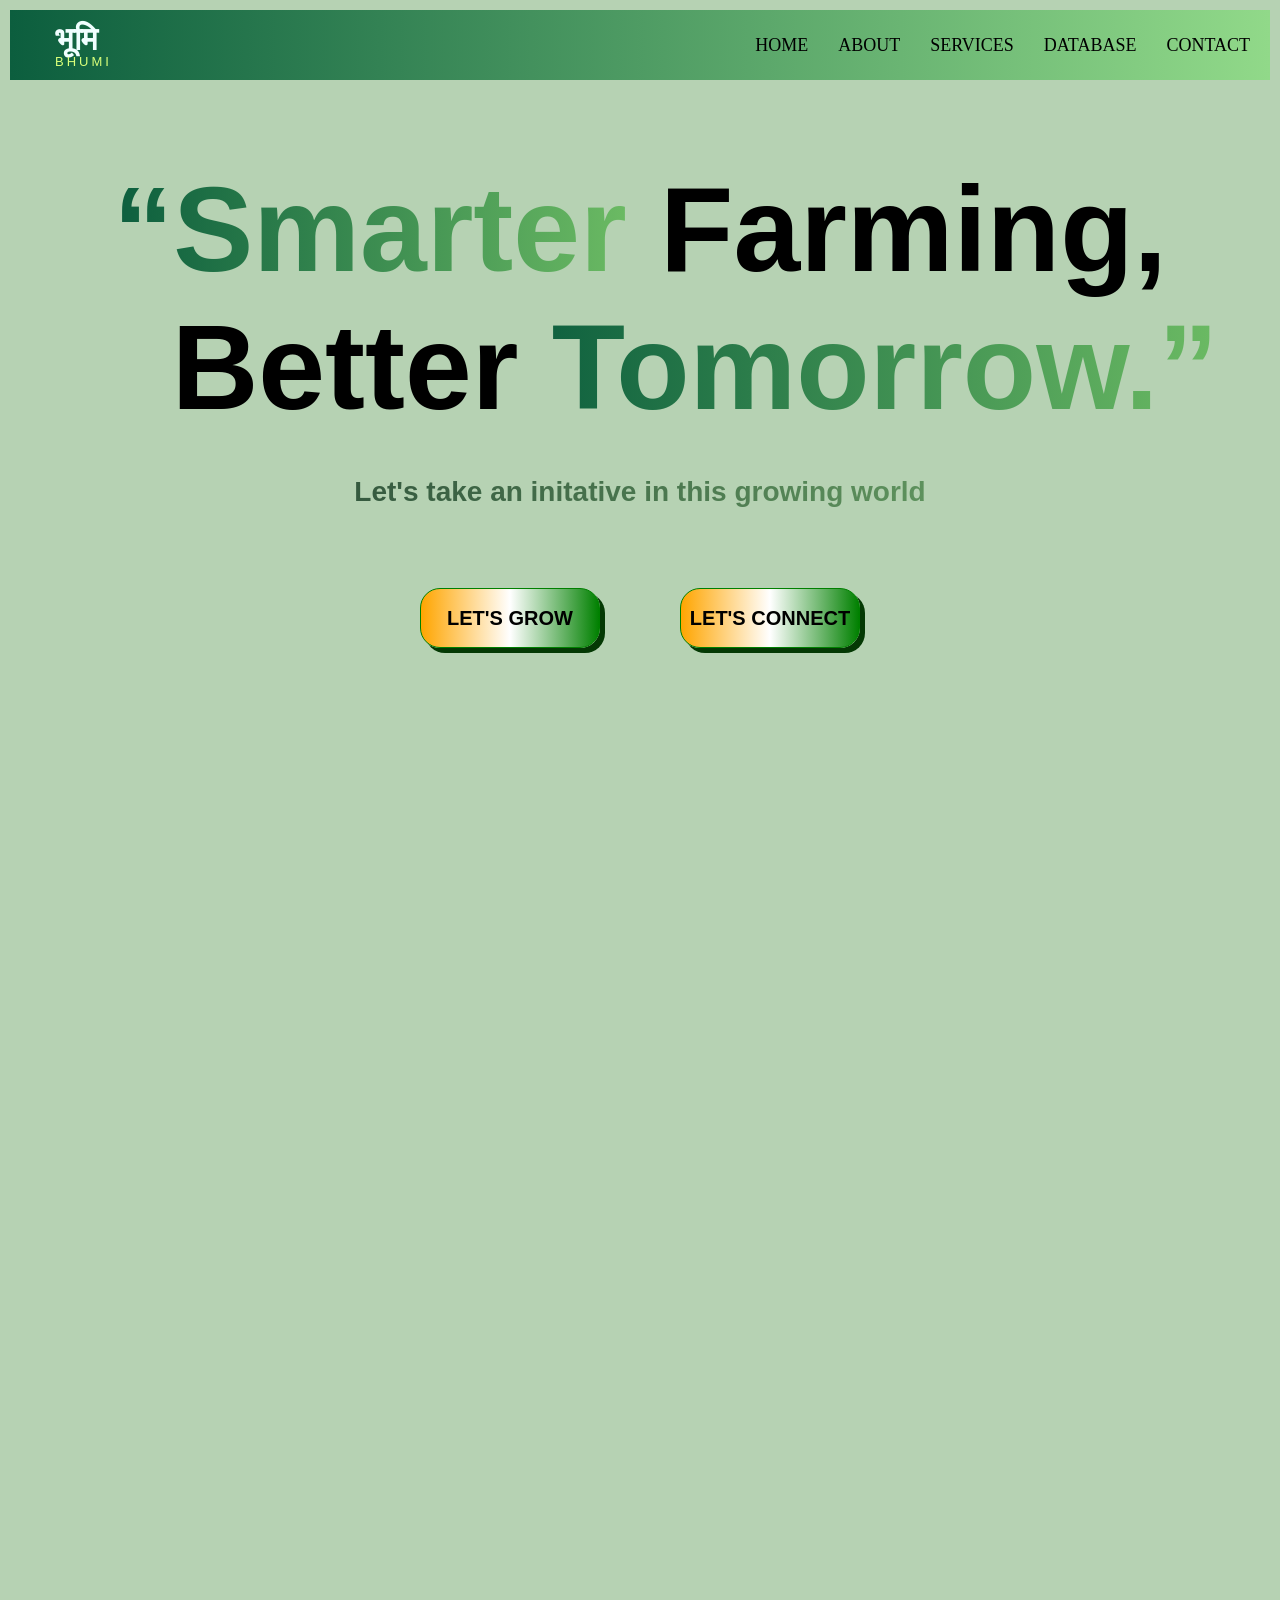
==== index.html @ 274b3af3 "Started bhumi frontend 2.0 Co-authored-by: Prakharrr-S12 <Prakharrr-S12@users.noreply.github.com>" ====
<!DOCTYPE html>
<html lang="en">
<head>
    <meta charset="UTF-8">
    <meta name="viewport" content="width=device-width, initial-scale=1.0">
    <title>Document</title>
    <link rel="stylesheet" href="style.css">
</head>
<body>

    <header>
        <nav>
            <div class="navbar">
                <div class="logo">
                    <span class="hindi">भूमि</span>
                    <span class="english">BHUMI</span>
                </div>
                <div class="nav-links">
                    <a href="index.html" class="nav-link">HOME</a>
                    <a href="about.html" class="nav-link">ABOUT</a>
                    <a href="services.html" class="nav-link">SERVICES</a>
                    <a href="cropdata.html" class="nav-link">DATABASE</a>
                    <a href="contact.html" class="nav-link">CONTACT</a>
                </div>
            </div>
        </nav>
    </header>

    <main>
        
        <div class="hero">

            <div class="hero-left">
                <h1><span class="taggy">“Smarter</span> Farming,<br><span class="bruhh">Better<span class="taggy"> Tomorrow.”</span></span></h1>

                <p>Let's take an initative in this growing world</p>

                <div class="homebtns">
                <button id="letsgrow" class="btns">LET'S GROW</button>
                <button id="connect" class="btns">LET'S CONNECT</button>
                </div>

            </div>
        </div>
        <section>
        </section>
    </main>
</body>
</html>
---- style.css ----
*{
    text-decoration: none;
    color : black;
    box-sizing: border-box;
    margin : 0;
    padding:0;
    font-family: 'Inter', sans-serif;
}

body {
    background-color: rgb(182, 210, 179) ;
    height : 1700px;
    padding : 90px 10px;
}

.navbar {
    position: fixed;
    top: 10px;            
    left: 10px;            
    width: calc(100% - 20px); 
    display: flex;
    background: linear-gradient(to right, rgb(12, 94, 62), rgb(145, 217, 137));
    justify-content: space-between;
    align-items: center;
    padding: 0 20px;
    height: 70px;
    margin: 0;  
}

.logo{
    display: flex;
    flex-direction: column;
    justify-content: center;
    line-height: 1;
    padding-left: 25px;
    cursor: pointer;
}

.logo .hindi{
    font-family: "Tiro Devanagari Hindi", serif;
    font-size: 32px;
    font-weight: 700;
    color: azure;

}

.logo .english{
    font-family: "Poppins", sans-serif;
    font-size: 13px;
    letter-spacing: 3px;
    color: #d9ff7a;
}

.nav-links {
    display : flex;
    gap : 30px
}

.nav-link {
    font-size: 18px;
    font-family: "Poppins";
}

.nav-link{
    color: black;
    font-weight : 535;
    position: relative;
    transition: 0.3s;
}

/* .nav-link:hover{
    color: #2466a0;
} */

.nav-link::after{
    content: "";
    position: absolute;
    left: 0;
    bottom: -6px;
    width: 0;
    height: 2px;
    background : linear-gradient(to right , orange , white ,green);
    transition: 0.7s;
}

.nav-link:hover::after{
    width: 100%;
}


.hero {
    margin-top : 70px;
}

.hero-left h1 {
    font-size : 120px;
    text-align : center;
}

.bruhh {
    margin-left : 110px;
}

.taggy {
    background: linear-gradient(to right, rgb(12, 94, 62), rgb(107, 186, 99));
    -webkit-background-clip: text;
    -webkit-text-fill-color: transparent;
}

.hero-left p {
    text-align : center;
    padding-top : 40px;
    font-size : 28px;
    background: linear-gradient(to right, rgb(29, 56, 45), rgb(118, 179, 111));
    -webkit-background-clip: text;
    -webkit-text-fill-color: transparent;
    font-weight: 600;
}

.homebtns {
    display : flex;
    justify-content : center;
    align-items : center;
    padding : 80px;
    gap : 80px;
}

.btns {
    height : 60px;
    width : 180px;
    border : none;

    font-weight : bolder;
    font-size : 20px;
    border-radius : 20px;

    background : linear-gradient(to right , orange , white ,green);
    border : 1px solid green;
    box-shadow: 5px 5px rgb(4, 57, 4);

    cursor : pointer;

    transition : 1s;
}

.btns:hover{
    transform : scale(1.05) translate(-5px,-5px);
    border : 3px solid green
}
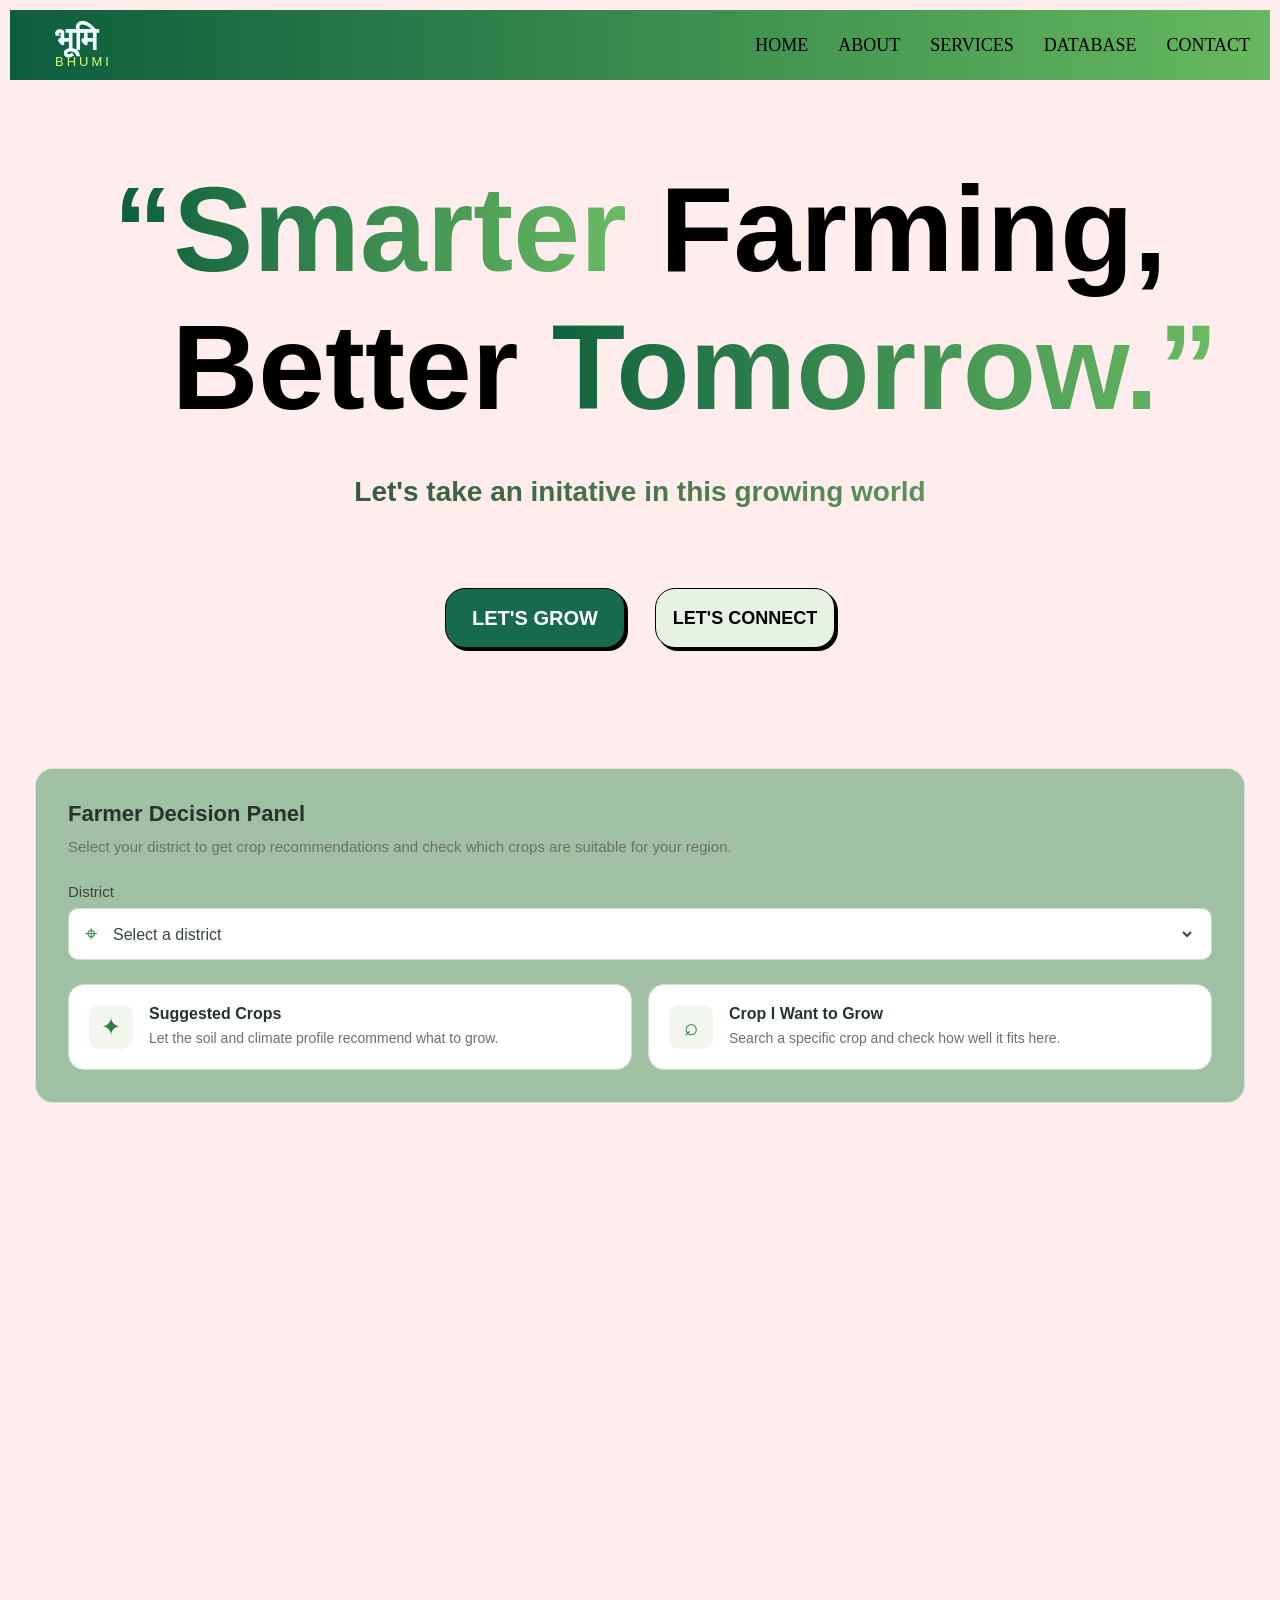
==== commit 18d03908: "made contact home and a bit abt section Co-authored-by: Prakharrr-S12 <Prakharrr-S12@users.noreply.g" ====
--- a/index.html
+++ b/index.html
@@ -37,13 +37,75 @@
 
                 <div class="homebtns">
                 <button id="letsgrow" class="btns">LET'S GROW</button>
-                <button id="connect" class="btns">LET'S CONNECT</button>
+                <button id="connect" class="btns" onclick="window.location.href='contact.html'">LET'S CONNECT</button>
                 </div>
 
             </div>
+
+            
         </div>
-        <section>
-        </section>
+        
+        <div class="farmer-decision">
+
+    <div class="decision-header">
+        <h2>Farmer Decision Panel</h2>
+        <p>
+            Select your district to get crop recommendations and check
+            which crops are suitable for your region.
+        </p>
+    </div>
+
+    <div class="district-section">
+
+        <label for="district">District</label>
+
+        <div class="district-input">
+            <span class="location-icon">⌖</span>
+
+            <select id="district">
+                <option value="" disabled selected>Select a district</option>
+                <option value="sangli">Sangli</option>
+                <option value="satara">Satara</option>
+                <option value="nashik">Nashik</option>
+            </select>
+        </div>
+
+    </div>
+
+    <div class="decision-options">
+
+        <div class="decision-card">
+
+            <div class="option-icon">✦</div>
+
+            <div class="option-content">
+                <h3>Suggested Crops</h3>
+                <p>
+                    Let the soil and climate profile recommend what to grow.
+                </p>
+            </div>
+
+        </div>
+
+
+        <div class="decision-card">
+
+            <div class="option-icon">⌕</div>
+
+            <div class="option-content">
+                <h3>Crop I Want to Grow</h3>
+                <p>
+                    Search a specific crop and check how well it fits here.
+                </p>
+            </div>
+
+        </div>
+
+    </div>
+
+</div>
+
+        </div>
     </main>
 </body>
 </html>
--- a/style.css
+++ b/style.css
@@ -8,7 +8,7 @@
 }
 
 body {
-    background-color: rgb(182, 210, 179) ;
+    background-color: rgb(255, 237, 237);
     height : 1700px;
     padding : 90px 10px;
 }
@@ -19,7 +19,7 @@
     left: 10px;            
     width: calc(100% - 20px); 
     display: flex;
-    background: linear-gradient(to right, rgb(12, 94, 62), rgb(145, 217, 137));
+    background: linear-gradient(to right, rgb(12, 94, 62), rgb(103, 184, 94));
     justify-content: space-between;
     align-items: center;
     padding: 0 20px;
@@ -79,7 +79,7 @@
     bottom: -6px;
     width: 0;
     height: 2px;
-    background : linear-gradient(to right , orange , white ,green);
+    background-color : yellow;
     transition: 0.7s;
 }
 
@@ -122,7 +122,7 @@
     justify-content : center;
     align-items : center;
     padding : 80px;
-    gap : 80px;
+    gap : 30px;
 }
 
 .btns {
@@ -134,16 +134,153 @@
     font-size : 20px;
     border-radius : 20px;
 
-    background : linear-gradient(to right , orange , white ,green);
-    border : 1px solid green;
-    box-shadow: 5px 5px rgb(4, 57, 4);
+    background-color : #176B4D;
+    color : white;
+    border : 1px solid black;
+
+    box-shadow : 3px 3px black;
 
     cursor : pointer;
 
-    transition : 1s;
+    transition : 0.3s;
+}
+
+#connect {
+    background-color : #E8F1E5;
+    color : black;
+
+    font-size : 18px;
 }
 
 .btns:hover{
     transform : scale(1.05) translate(-5px,-5px);
     border : 3px solid green
-}+}
+
+.farmer-decision {
+    width: calc(100% - 50px);
+    margin: 40px auto;
+    padding: 32px;
+    box-sizing: border-box;
+    background: #a0c0a4;
+    border: 1px solid #D6E4D0;
+    border-radius: 18px;
+}
+
+.decision-header h2 {
+    margin: 0 0 8px 0;
+    font-size: 22px;
+    font-weight: 600;
+    color: #26352A;
+}
+
+.decision-header p {
+    margin: 0;
+    font-size: 15px;
+    line-height: 1.6;
+    color: #667366;
+}
+
+.district-section {
+    margin-top: 24px;
+}
+
+.district-section label {
+    display: block;
+    margin-bottom: 8px;
+    font-size: 15px;
+    font-weight: 500;
+    color: #37483A;
+}
+
+.district-input {
+    height: 52px;
+    display: flex;
+    align-items: center;
+    gap: 12px;
+    padding: 0 16px;
+    box-sizing: border-box;
+    background: white;
+    border: 1px solid #C9DCC3;
+    border-radius: 10px;
+    transition: 0.2s ease;
+}
+
+.district-input:focus-within {
+    border-color: #2F7D46;
+    box-shadow: 0 0 0 3px rgba(47, 125, 70, 0.08);
+}
+
+.location-icon {
+    color: #2F7D46;
+    font-size: 22px;
+    flex-shrink: 0;
+}
+
+.district-input select {
+    width: 100%;
+    height: 100%;
+    border: none;
+    outline: none;
+    background: transparent;
+    font-size: 16px;
+    color: #37483A;
+    cursor: pointer;
+}
+
+.district-input select option {
+    color: #37483A;
+}
+
+.decision-options {
+    display: grid;
+    grid-template-columns: 1fr 1fr;
+    gap: 16px;
+    margin-top: 24px;
+}
+
+.decision-card {
+    display: flex;
+    align-items: center;
+    gap: 16px;
+    padding: 20px;
+    background: white;
+    border: 1px solid #D0DFCA;
+    border-radius: 16px;
+    cursor: pointer;
+    transition: 0.25s ease;
+}
+
+.decision-card:hover {
+    background: #DFEBDD;
+    border-color: #A8C59F;
+    transform: translateY(-2px);
+}
+
+.option-icon {
+    width: 44px;
+    height: 44px;
+    display: flex;
+    align-items: center;
+    justify-content: center;
+    flex-shrink: 0;
+    background: #F1F6EE;
+    color: #2F7D46;
+    border-radius: 10px;
+    font-size: 24px;
+}
+
+.option-content h3 {
+    margin: 0 0 5px 0;
+    font-size: 16px;
+    font-weight: 600;
+    color: #26352A;
+}
+
+.option-content p {
+    margin: 0;
+    font-size: 14px;
+    line-height: 1.5;
+    color: #667366;
+}
+
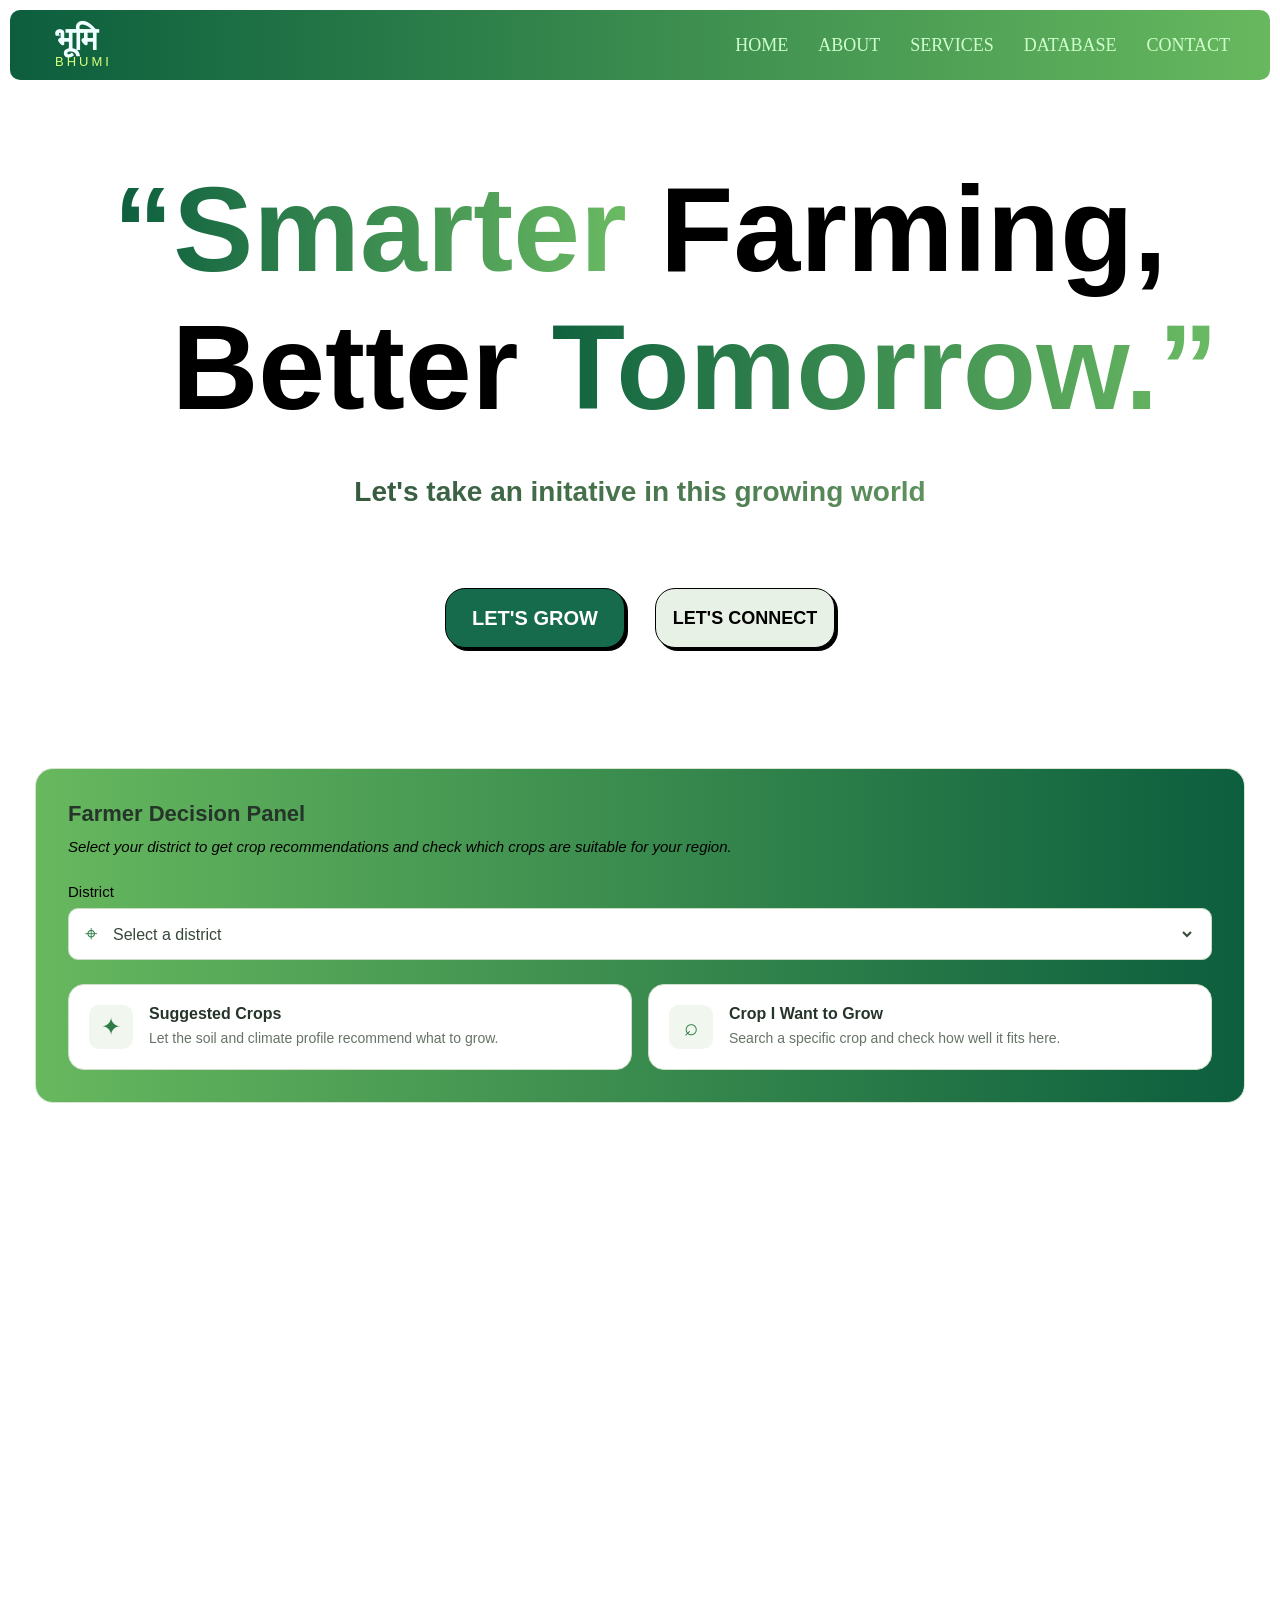
==== commit 26736c0c: "Made service about section Co-authored-by: Prakharrr-S12 <Prakharrr-S12@users.noreply.github.com>" ====
--- a/index.html
+++ b/index.html
@@ -3,7 +3,7 @@
 <head>
     <meta charset="UTF-8">
     <meta name="viewport" content="width=device-width, initial-scale=1.0">
-    <title>Document</title>
+    <title>BHUMI</title>
     <link rel="stylesheet" href="style.css">
 </head>
 <body>
@@ -107,5 +107,6 @@
 
         </div>
     </main>
+    <script src="script.js"></script>
 </body>
 </html>
--- a/style.css
+++ b/style.css
@@ -8,7 +8,7 @@
 }
 
 body {
-    background-color: rgb(255, 237, 237);
+    background-color: rgb(255, 255, 255);
     height : 1700px;
     padding : 90px 10px;
 }
@@ -25,6 +25,9 @@
     padding: 0 20px;
     height: 70px;
     margin: 0;  
+    z-index : 1000;
+    border-radius: 10px;
+    padding-right: 40px;
 }
 
 .logo{
@@ -58,19 +61,18 @@
 
 .nav-link {
     font-size: 18px;
-    font-family: "Poppins";
+    font-family: "impact";
+    color : rgb(207, 255, 205);
 }
 
 .nav-link{
-    color: black;
-    font-weight : 535;
     position: relative;
     transition: 0.3s;
 }
 
-/* .nav-link:hover{
-    color: #2466a0;
-} */
+ .nav-link:hover{
+    color: rgb(17, 72, 9);
+} 
 
 .nav-link::after{
     content: "";
@@ -162,7 +164,7 @@
     margin: 40px auto;
     padding: 32px;
     box-sizing: border-box;
-    background: #a0c0a4;
+    background: linear-gradient(to left, rgb(12, 94, 62), rgb(103, 184, 94));
     border: 1px solid #D6E4D0;
     border-radius: 18px;
 }
@@ -170,15 +172,18 @@
 .decision-header h2 {
     margin: 0 0 8px 0;
     font-size: 22px;
-    font-weight: 600;
+    font-weight: bolder;
     color: #26352A;
+    
 }
 
 .decision-header p {
     margin: 0;
     font-size: 15px;
     line-height: 1.6;
-    color: #667366;
+    color: black;
+    font-style: italic;
+    font-family:  Helvetica, sans-serif;
 }
 
 .district-section {
@@ -190,7 +195,7 @@
     margin-bottom: 8px;
     font-size: 15px;
     font-weight: 500;
-    color: #37483A;
+    color: black;
 }
 
 .district-input {
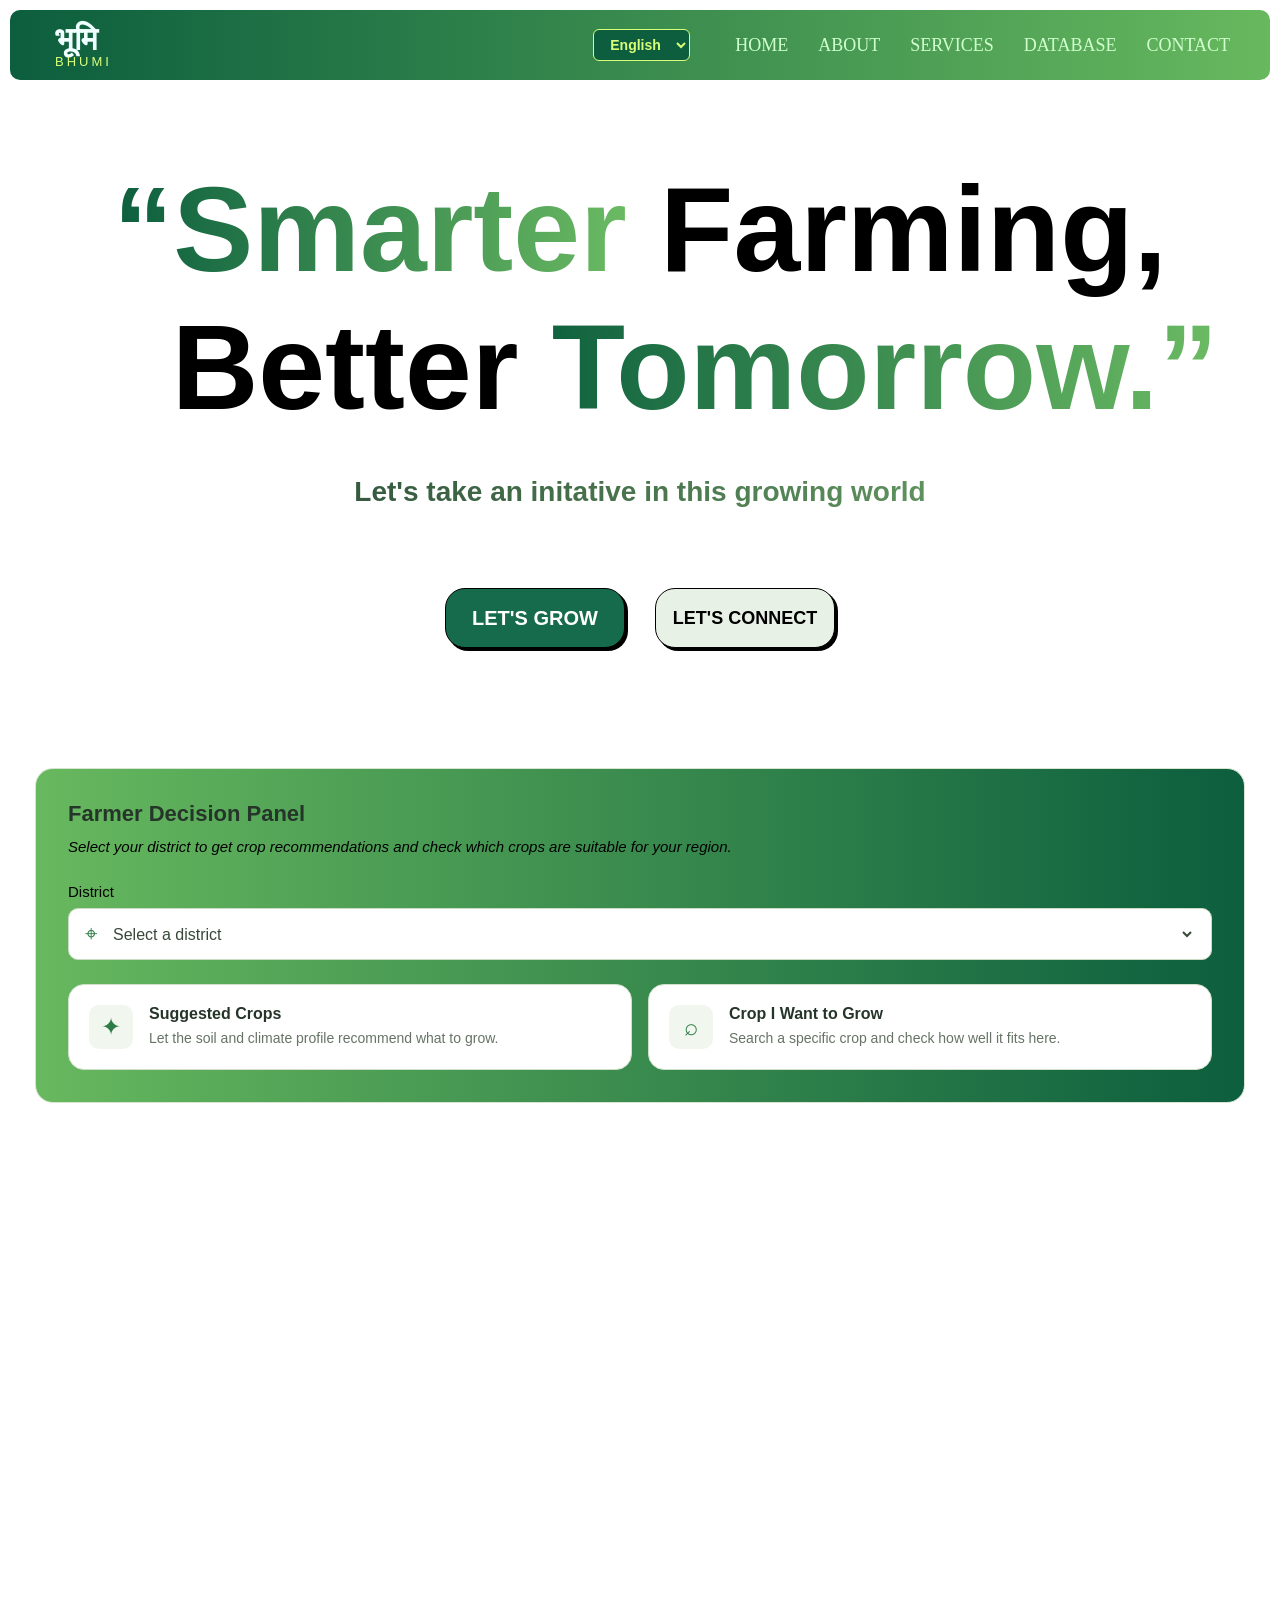
==== commit 7201b921: "feat: add backend API, database, and new frontend pages for smart crop recommendations" ====
--- a/index.html
+++ b/index.html
@@ -1,112 +1,182 @@
 <!DOCTYPE html>
 <html lang="en">
+
 <head>
     <meta charset="UTF-8">
     <meta name="viewport" content="width=device-width, initial-scale=1.0">
     <title>BHUMI</title>
     <link rel="stylesheet" href="style.css">
 </head>
+
 <body>
 
     <header>
         <nav>
             <div class="navbar">
-                <div class="logo">
+                <div class="logo notranslate" translate="no">
                     <span class="hindi">भूमि</span>
                     <span class="english">BHUMI</span>
                 </div>
-                <div class="nav-links">
+                <div class="nav-links" style="align-items: center;">
+                    <select class="custom-lang-selector" onchange="changeLanguage(this.value)">
+                        <option value="en">English</option>
+                        <option value="mr">Marathi</option>
+                    </select>
+                    <div id="google_translate_element" style="width:0;height:0;overflow:hidden;position:absolute;"></div>
                     <a href="index.html" class="nav-link">HOME</a>
-                    <a href="about.html" class="nav-link">ABOUT</a>
-                    <a href="services.html" class="nav-link">SERVICES</a>
-                    <a href="cropdata.html" class="nav-link">DATABASE</a>
-                    <a href="contact.html" class="nav-link">CONTACT</a>
+                    <a href="Pages/about.html" class="nav-link">ABOUT</a>
+                    <a href="Pages/services.html" class="nav-link">SERVICES</a>
+                    <a href="Pages/database.html" class="nav-link">DATABASE</a>
+                    <a href="Pages/contact.html" class="nav-link">CONTACT</a>
                 </div>
             </div>
         </nav>
     </header>
 
     <main>
-        
+
         <div class="hero">
 
             <div class="hero-left">
-                <h1><span class="taggy">“Smarter</span> Farming,<br><span class="bruhh">Better<span class="taggy"> Tomorrow.”</span></span></h1>
+                <h1><span class="taggy">“Smarter</span> Farming,<br><span class="bruhh">Better<span class="taggy">
+                            Tomorrow.”</span></span></h1>
 
                 <p>Let's take an initative in this growing world</p>
 
                 <div class="homebtns">
-                <button id="letsgrow" class="btns">LET'S GROW</button>
-                <button id="connect" class="btns" onclick="window.location.href='contact.html'">LET'S CONNECT</button>
+                    <button id="letsgrow" class="btns">LET'S GROW</button>
+                    <button id="connect" class="btns" onclick="window.location.href='Pages/contact.html'">LET'S
+                        CONNECT</button>
                 </div>
 
             </div>
 
-            
+
         </div>
-        
+
         <div class="farmer-decision">
 
-    <div class="decision-header">
-        <h2>Farmer Decision Panel</h2>
-        <p>
-            Select your district to get crop recommendations and check
-            which crops are suitable for your region.
-        </p>
-    </div>
-
-    <div class="district-section">
-
-        <label for="district">District</label>
-
-        <div class="district-input">
-            <span class="location-icon">⌖</span>
-
-            <select id="district">
-                <option value="" disabled selected>Select a district</option>
-                <option value="sangli">Sangli</option>
-                <option value="satara">Satara</option>
-                <option value="nashik">Nashik</option>
-            </select>
-        </div>
-
-    </div>
-
-    <div class="decision-options">
-
-        <div class="decision-card">
-
-            <div class="option-icon">✦</div>
-
-            <div class="option-content">
-                <h3>Suggested Crops</h3>
+            <div class="decision-header">
+                <h2>Farmer Decision Panel</h2>
                 <p>
-                    Let the soil and climate profile recommend what to grow.
+                    Select your district to get crop recommendations and check
+                    which crops are suitable for your region.
                 </p>
             </div>
 
-        </div>
+            <div class="district-section">
+
+                <label for="district">District</label>
+
+                <div class="district-input">
+                    <span class="location-icon">⌖</span>
+
+                    <select id="district">
+                        <option value="" disabled selected>Select a district</option>
+                        <option value="sangli">Sangli</option>
+                        <option value="satara">Satara</option>
+                        <option value="nashik">Nashik</option>
+                    </select>
+                </div>
+
+            </div>
+
+            <div class="decision-options">
+
+                <div class="decision-card" id="card-suggested" role="button" tabindex="0">
+
+                    <div class="option-icon">✦</div>
+
+                    <div class="option-content">
+                        <h3>Suggested Crops</h3>
+                        <p>
+                            Let the soil and climate profile recommend what to grow.
+                        </p>
+                    </div>
+
+                </div>
 
 
-        <div class="decision-card">
+                <div class="decision-card" id="card-crop-search" role="button" tabindex="0">
 
-            <div class="option-icon">⌕</div>
+                    <div class="option-icon">⌕</div>
 
-            <div class="option-content">
-                <h3>Crop I Want to Grow</h3>
-                <p>
-                    Search a specific crop and check how well it fits here.
-                </p>
+                    <div class="option-content">
+                        <h3>Crop I Want to Grow</h3>
+                        <p>
+                            Search a specific crop and check how well it fits here.
+                        </p>
+                    </div>
+
+                </div>
+
+            </div>
+
+            <!-- Interactive Section Opened by Decision Cards -->
+            <div id="decision-result-panel" class="decision-result-panel" style="display: none;">
+                <div class="panel-header">
+                    <h3 id="panel-title">Regional Insights</h3>
+                    <button id="close-panel-btn" class="close-btn" title="Close section">&times;</button>
+                </div>
+                <div id="panel-body"></div>
             </div>
 
         </div>
+    </main>
 
+    <!-- Huge Card / Crop Dossier Modal -->
+    <div id="crop-modal" class="dossier-modal-overlay" style="display: none;">
+        <div class="huge-crop-card">
+            <button id="modal-close-btn" class="huge-card-close" title="Close">&times;</button>
+            
+            <div class="huge-card-head">
+                <div class="huge-head-tags">
+                    <span class="huge-district-tag" id="modal-district">District</span>
+                    <span class="huge-score-tag" id="modal-rating">Suitability</span>
+                </div>
+                <h2 id="modal-crop-name">Crop Name</h2>
+                <div class="scientific" id="modal-scientific">Scientific Name</div>
+            </div>
+
+            <div class="huge-sections-grid">
+                <div class="huge-info-block">
+                    <h4>🌱 Cultivation Calendar</h4>
+                    <p><strong>Growing Season:</strong> <span id="modal-season"></span></p>
+                    <p><strong>Target Soil Type:</strong> <span id="modal-soil"></span></p>
+                </div>
+
+                <div class="huge-info-block">
+                    <h4>⚖️ Fertilizer Formulation (NPK)</h4>
+                    <div class="npk-badge-strip">
+                        <span class="npk-val" id="modal-npk">NPK</span>
+                        <span class="npk-unit">kg/ha dose</span>
+                    </div>
+                    <p><strong>Organic Manure:</strong> <span id="modal-manure"></span></p>
+                    <p><strong>Secondary & Micronutrients:</strong> <span id="modal-micronutrients"></span></p>
+                </div>
+            </div>
+
+            <div class="huge-full-block">
+                <h4>📋 Application Schedule & Agronomic Rationale</h4>
+                <p id="modal-schedule"></p>
+            </div>
+
+            <div class="huge-card-footer">
+                <button id="modal-done-btn" class="huge-close-btn">Close Information</button>
+            </div>
+        </div>
     </div>
 
-</div>
+    <script src="script.js"></script>
+    <script type="text/javascript">
+        function googleTranslateElementInit() {
+            new google.translate.TranslateElement({
+                pageLanguage: 'en',
+                includedLanguages: 'en,mr'
+            }, 'google_translate_element');
+        }
+    </script>
+    <script type="text/javascript" src="//translate.google.com/translate_a/element.js?cb=googleTranslateElementInit"></script>
+</body>
 
-        </div>
-    </main>
-    <script src="script.js"></script>
-</body>
 </html>
--- a/style.css
+++ b/style.css
@@ -289,3 +289,583 @@
     color: #667366;
 }
 
+.decision-card:active {
+    transform: scale(0.98);
+}
+
+.decision-card.active {
+    background: #E8F5E5;
+    border-color: #2F7D46;
+    box-shadow: 0 4px 14px rgba(47, 125, 70, 0.18);
+}
+
+.decision-card.active .option-icon {
+    background: #2F7D46;
+    color: white;
+}
+
+/* Section Opened Below Decision Cards */
+.decision-result-panel {
+    margin-top: 24px;
+    background: #FFFFFF;
+    border: 1px solid #C9DCC3;
+    border-radius: 16px;
+    padding: 24px;
+    box-shadow: 0 8px 24px rgba(0, 0, 0, 0.08);
+    animation: fadeIn 0.3s ease;
+}
+
+@keyframes fadeIn {
+    from {
+        opacity: 0;
+        transform: translateY(8px);
+    }
+    to {
+        opacity: 1;
+        transform: translateY(0);
+    }
+}
+
+.panel-header {
+    display: flex;
+    justify-content: space-between;
+    align-items: center;
+    border-bottom: 1px solid #E6EFE4;
+    padding-bottom: 14px;
+    margin-bottom: 18px;
+}
+
+.panel-header h3 {
+    margin: 0;
+    font-size: 20px;
+    font-weight: 700;
+    color: #26352A;
+}
+
+.close-btn {
+    background: transparent;
+    border: none;
+    font-size: 24px;
+    color: #8A9688;
+    cursor: pointer;
+    line-height: 1;
+    padding: 4px 8px;
+    border-radius: 8px;
+    transition: 0.2s ease;
+}
+
+.close-btn:hover {
+    background: #F1F6EE;
+    color: #26352A;
+}
+
+/* Prompt Banner */
+.district-alert {
+    background: #FFF8E7;
+    border: 1px solid #FFE29A;
+    border-radius: 12px;
+    padding: 16px;
+    display: flex;
+    align-items: center;
+    gap: 12px;
+    color: #875A00;
+    font-size: 15px;
+}
+
+.district-alert .alert-icon {
+    font-size: 20px;
+}
+
+/* District Header Info */
+.district-summary-box {
+    background: #F4F8F2;
+    border: 1px solid #DFEBDD;
+    border-radius: 12px;
+    padding: 14px 18px;
+    margin-bottom: 20px;
+    display: flex;
+    flex-wrap: wrap;
+    gap: 16px;
+    align-items: center;
+}
+
+.district-badge {
+    background: #2F7D46;
+    color: white;
+    font-size: 13px;
+    font-weight: 600;
+    padding: 4px 10px;
+    border-radius: 20px;
+    text-transform: uppercase;
+    letter-spacing: 0.5px;
+}
+
+.summary-meta {
+    font-size: 14px;
+    color: #37483A;
+}
+
+.summary-meta strong {
+    color: #26352A;
+}
+
+/* Suggested Crop Grid */
+.crop-grid {
+    display: grid;
+    grid-template-columns: repeat(auto-fill, minmax(210px, 1fr));
+    gap: 14px;
+}
+
+.crop-card {
+    background: #FFFFFF;
+    border: 1px solid #D5E5D1;
+    border-radius: 14px;
+    padding: 16px 18px;
+    cursor: pointer;
+    transition: all 0.25s ease;
+    display: flex;
+    flex-direction: column;
+    justify-content: space-between;
+    box-shadow: 0 2px 6px rgba(0, 0, 0, 0.02);
+}
+
+.crop-card:hover {
+    border-color: #2F7D46;
+    transform: translateY(-3px);
+    box-shadow: 0 8px 20px rgba(47, 125, 70, 0.12);
+}
+
+.crop-top {
+    display: flex;
+    justify-content: space-between;
+    align-items: center;
+    gap: 8px;
+}
+
+.crop-name {
+    font-size: 16px;
+    font-weight: 700;
+    color: #1F3022;
+}
+
+.match-badge {
+    background: #E8F5E5;
+    color: #1F6B34;
+    font-size: 12px;
+    font-weight: 800;
+    padding: 4px 10px;
+    border-radius: 12px;
+    border: 1px solid #CCE4C7;
+    white-space: nowrap;
+}
+
+.card-hint {
+    margin-top: 10px;
+    padding-top: 8px;
+    border-top: 1px dashed #EAF2E7;
+    font-size: 12px;
+    font-weight: 600;
+    color: #2F7D46;
+    display: flex;
+    align-items: center;
+    justify-content: space-between;
+}
+
+.crop-card:hover .card-hint span:last-child {
+    transform: translateX(3px);
+    transition: transform 0.2s ease;
+}
+
+/* ==========================================================================
+   HUGE CARD / CROP DOSSIER MODAL
+   ========================================================================== */
+.dossier-modal-overlay {
+    position: fixed;
+    top: 0;
+    left: 0;
+    right: 0;
+    bottom: 0;
+    background: rgba(18, 28, 20, 0.65);
+    backdrop-filter: blur(6px);
+    z-index: 9999;
+    display: flex;
+    align-items: center;
+    justify-content: center;
+    padding: 20px;
+    box-sizing: border-box;
+    animation: fadeIn 0.2s ease;
+}
+
+.huge-crop-card {
+    background: #FFFFFF;
+    border: 1px solid #D6E6D2;
+    border-radius: 22px;
+    width: 100%;
+    max-width: 820px;
+    max-height: 88vh;
+    overflow-y: auto;
+    box-shadow: 0 20px 60px rgba(0, 0, 0, 0.25);
+    animation: popUp 0.3s cubic-bezier(0.16, 1, 0.3, 1);
+    position: relative;
+    padding: 32px;
+    box-sizing: border-box;
+}
+
+@keyframes popUp {
+    from {
+        opacity: 0;
+        transform: scale(0.92) translateY(20px);
+    }
+    to {
+        opacity: 1;
+        transform: scale(1) translateY(0);
+    }
+}
+
+.huge-card-close {
+    position: absolute;
+    top: 20px;
+    right: 20px;
+    background: #F1F6EE;
+    border: 1px solid #D5E5D1;
+    color: #4F634E;
+    font-size: 24px;
+    width: 38px;
+    height: 38px;
+    border-radius: 50%;
+    cursor: pointer;
+    display: flex;
+    align-items: center;
+    justify-content: center;
+    line-height: 1;
+    transition: all 0.2s ease;
+}
+
+.huge-card-close:hover {
+    background: #E2ECE0;
+    color: #1F3022;
+    transform: rotate(90deg);
+}
+
+.huge-card-head {
+    border-bottom: 2px solid #EBF3E8;
+    padding-bottom: 18px;
+    margin-bottom: 20px;
+}
+
+.huge-head-tags {
+    display: flex;
+    align-items: center;
+    gap: 10px;
+    margin-bottom: 8px;
+}
+
+.huge-district-tag {
+    background: #2F7D46;
+    color: white;
+    font-size: 11.5px;
+    font-weight: 700;
+    padding: 3px 10px;
+    border-radius: 20px;
+    letter-spacing: 0.5px;
+    text-transform: uppercase;
+}
+
+.huge-score-tag {
+    background: #E8F5E5;
+    color: #1F6B34;
+    font-size: 12.5px;
+    font-weight: 800;
+    padding: 3px 10px;
+    border-radius: 20px;
+    border: 1px solid #CCE4C7;
+}
+
+.huge-card-head h2 {
+    font-size: 28px;
+    font-weight: 800;
+    color: #1F3022;
+    margin: 0 0 4px 0;
+}
+
+.huge-card-head .scientific {
+    font-size: 16px;
+    color: #4B6B4C;
+    font-style: italic;
+    margin: 0;
+}
+
+.huge-sections-grid {
+    display: grid;
+    grid-template-columns: 1fr 1fr;
+    gap: 16px;
+    margin-bottom: 18px;
+}
+
+@media (max-width: 700px) {
+    .huge-sections-grid {
+        grid-template-columns: 1fr;
+    }
+}
+
+.huge-info-block {
+    background: #F8FAF7;
+    border: 1px solid #DFEBDD;
+    border-radius: 14px;
+    padding: 16px 18px;
+}
+
+.huge-info-block h4 {
+    margin: 0 0 8px 0;
+    font-size: 14.5px;
+    font-weight: 700;
+    color: #243B27;
+}
+
+.huge-info-block p {
+    margin: 5px 0;
+    font-size: 13.5px;
+    color: #485A47;
+    line-height: 1.5;
+}
+
+.huge-info-block strong {
+    color: #1F3022;
+}
+
+.npk-badge-strip {
+    display: inline-flex;
+    align-items: center;
+    background: #E8F4E6;
+    border: 1px solid #C4DEC1;
+    border-radius: 10px;
+    padding: 6px 14px;
+    margin: 4px 0 8px 0;
+    gap: 8px;
+}
+
+.npk-badge-strip .npk-val {
+    font-size: 17px;
+    font-weight: 800;
+    color: #1B5C2B;
+    letter-spacing: 1px;
+}
+
+.npk-badge-strip .npk-unit {
+    font-size: 12px;
+    color: #556B53;
+    font-weight: 600;
+}
+
+.huge-full-block {
+    background: #FAFDF9;
+    border: 1px solid #DFEBDD;
+    border-radius: 14px;
+    padding: 16px 18px;
+    margin-bottom: 20px;
+}
+
+.huge-full-block h4 {
+    margin: 0 0 8px 0;
+    font-size: 14.5px;
+    font-weight: 700;
+    color: #243B27;
+}
+
+.huge-full-block p {
+    margin: 0;
+    font-size: 13.5px;
+    line-height: 1.6;
+    color: #3C4E3A;
+}
+
+.huge-card-footer {
+    display: flex;
+    justify-content: flex-end;
+    gap: 12px;
+    padding-top: 14px;
+    border-top: 1px solid #EBF3E8;
+}
+
+.huge-close-btn {
+    background: #2F7D46;
+    color: white;
+    border: none;
+    padding: 9px 22px;
+    font-size: 13.5px;
+    font-weight: 700;
+    border-radius: 10px;
+    cursor: pointer;
+    transition: 0.2s ease;
+}
+
+.huge-close-btn:hover {
+    background: #236136;
+}
+
+
+/* Crop Search Mode */
+.search-container {
+    display: flex;
+    flex-direction: column;
+    gap: 16px;
+}
+
+.search-bar-row {
+    display: flex;
+    gap: 10px;
+}
+
+.search-bar-row input {
+    flex: 1;
+    height: 46px;
+    padding: 0 16px;
+    font-size: 15px;
+    border: 1px solid #C9DCC3;
+    border-radius: 10px;
+    outline: none;
+    font-family: inherit;
+    transition: 0.2s ease;
+}
+
+.search-bar-row input:focus {
+    border-color: #2F7D46;
+    box-shadow: 0 0 0 3px rgba(47, 125, 70, 0.1);
+}
+
+.check-btn {
+    background: #2F7D46;
+    color: white;
+    border: none;
+    padding: 0 20px;
+    font-size: 14px;
+    font-weight: 600;
+    border-radius: 10px;
+    cursor: pointer;
+    transition: 0.2s ease;
+}
+
+.check-btn:hover {
+    background: #246337;
+}
+
+.crop-chips {
+    display: flex;
+    flex-wrap: wrap;
+    gap: 8px;
+    align-items: center;
+}
+
+.crop-chips span.chips-label {
+    font-size: 13px;
+    color: #667366;
+    margin-right: 4px;
+}
+
+.crop-chip {
+    background: #F1F6EE;
+    border: 1px solid #DFEBDD;
+    color: #26352A;
+    font-size: 13px;
+    padding: 5px 12px;
+    border-radius: 16px;
+    cursor: pointer;
+    transition: 0.2s ease;
+}
+
+.crop-chip:hover {
+    background: #DFEBDD;
+    border-color: #A8C59F;
+}
+
+.crop-result-box {
+    margin-top: 10px;
+    background: #FAFDF9;
+    border: 1px solid #DFEBDD;
+    border-radius: 12px;
+    padding: 18px;
+}
+
+.crop-result-box h4 {
+    margin: 0 0 6px 0;
+    font-size: 17px;
+    color: #26352A;
+}
+
+.compat-status {
+    display: inline-block;
+    padding: 3px 10px;
+    font-size: 12px;
+    font-weight: 700;
+    border-radius: 12px;
+    margin-bottom: 10px;
+}
+
+.compat-status.high {
+    background: #E0F2E4;
+    color: #246337;
+}
+
+.compat-status.medium {
+    background: #FFF3D6;
+    color: #925D00;
+}
+
+.compat-status.low {
+    background: #FDE8E8;
+    color: #9B1C1C;
+}
+
+.crop-result-box p {
+    margin: 0;
+    font-size: 14px;
+    line-height: 1.6;
+    color: #4C594A;
+}
+
+/* Google Translate Customization */
+.custom-lang-selector {
+    padding: 6px 12px;
+    border-radius: 6px;
+    border: 1px solid #d9ff7a;
+    background-color: rgb(12, 94, 62);
+    color: #d9ff7a;
+    font-family: 'Inter', sans-serif;
+    font-weight: 600;
+    font-size: 14px;
+    outline: none;
+    cursor: pointer;
+    margin-right: 15px;
+}
+
+/* Aggressively hide the top white banner iframe */
+iframe.skiptranslate,
+.goog-te-banner-frame, 
+iframe.goog-te-banner-frame {
+    display: none !important;
+    visibility: hidden !important;
+    height: 0px !important;
+    width: 0px !important;
+}
+body, html {
+    top: 0px !important;
+    position: static !important;
+}
+
+/* Hide the Google logo in the dropdown area */
+.goog-logo-link, .goog-te-gadget img {
+    display: none !important;
+}
+/* Hide tooltip that appears on hover */
+.goog-tooltip {
+    display: none !important;
+}
+.goog-tooltip:hover {
+    display: none !important;
+}
+.goog-text-highlight {
+    background-color: transparent !important;
+    border: none !important;
+    box-shadow: none !important;
+}
+
